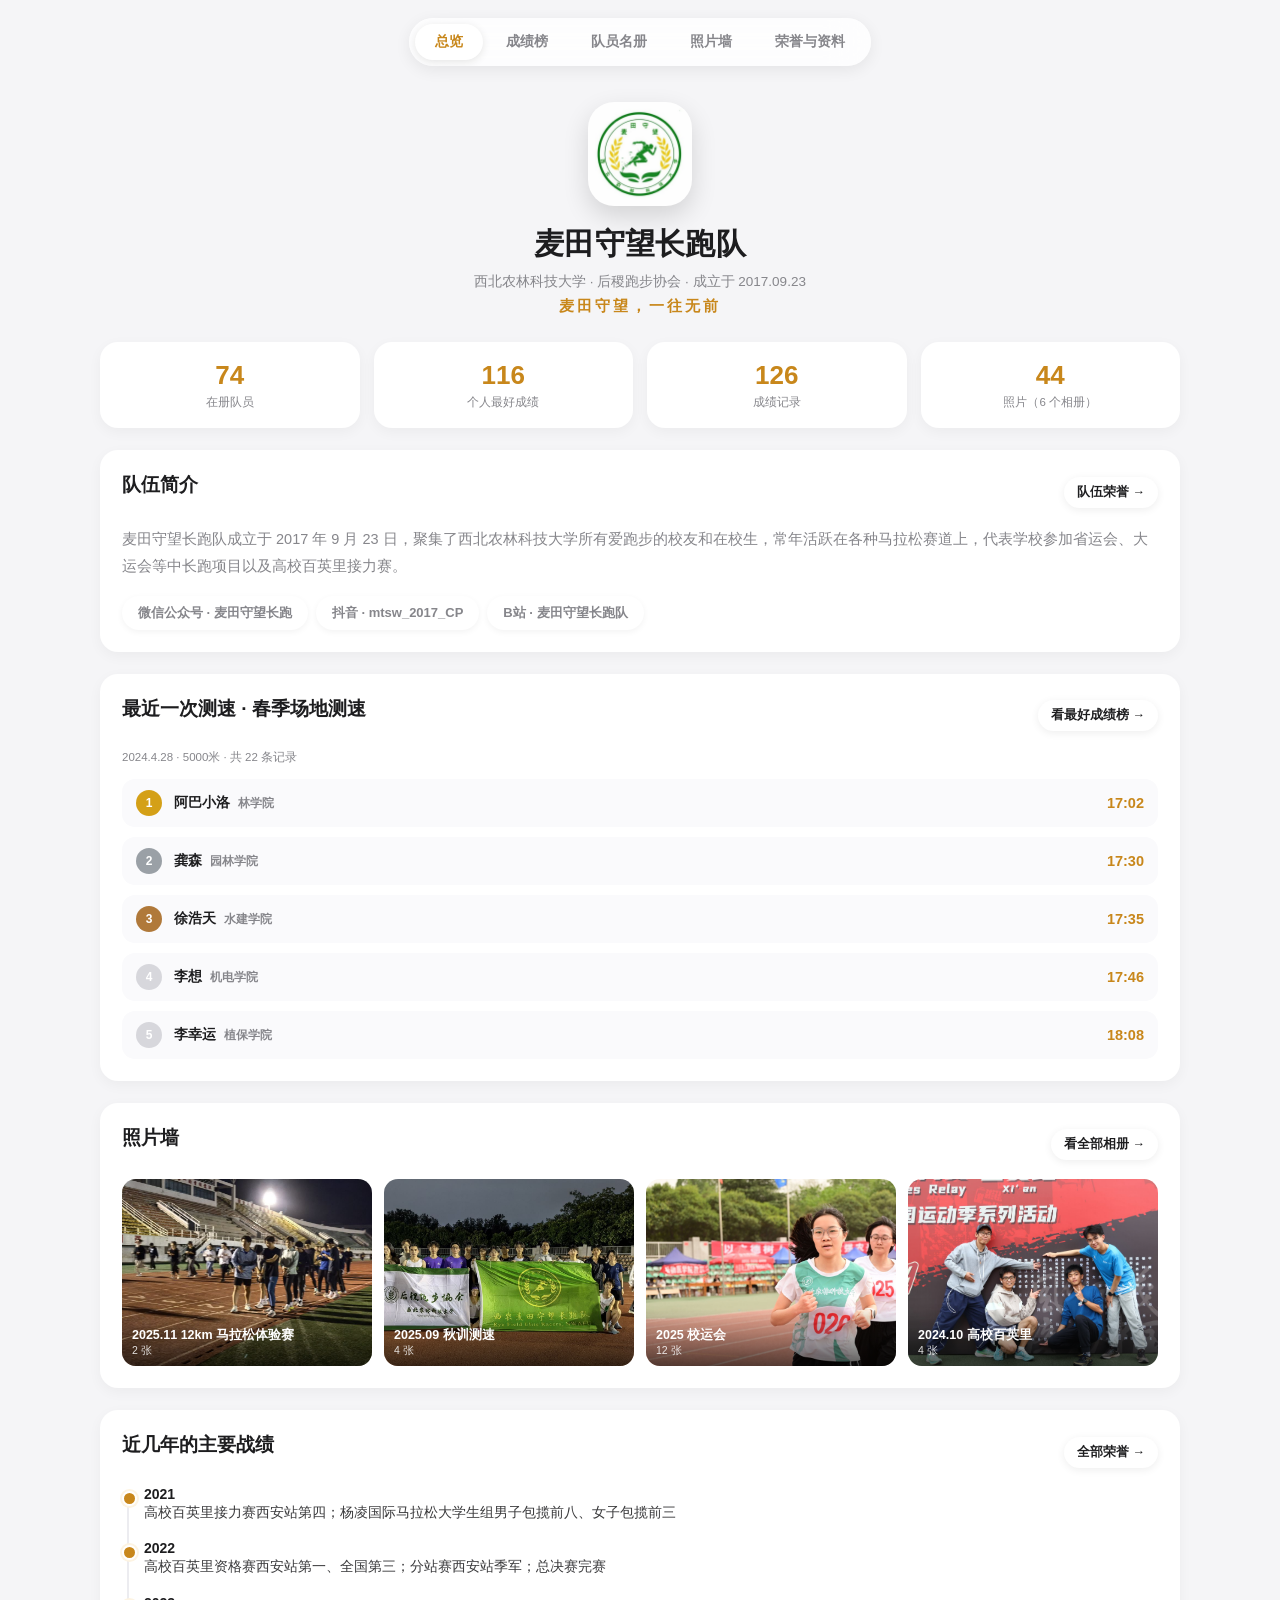
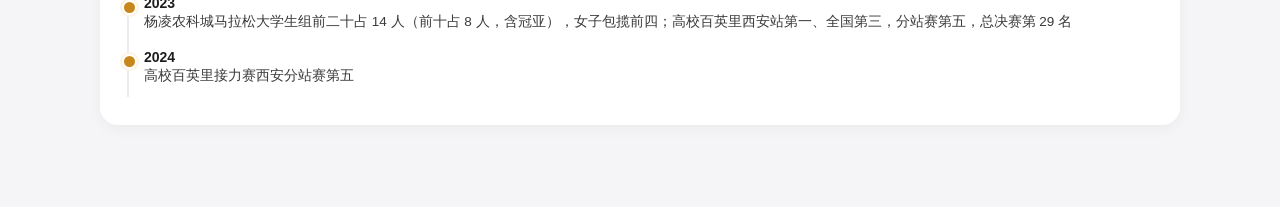
==== index.html @ 45c9acb7 "麦田守望长跑队数据中心：展示版 / 队员版 / 队长版" ====
<!DOCTYPE html>
<html lang="zh-CN">
<head>
<meta charset="UTF-8">
<meta name="viewport" content="width=device-width, initial-scale=1.0">
<meta name="robots" content="noindex, nofollow">
<meta name="referrer" content="no-referrer">
<title>麦田守望长跑队</title>
<link rel="icon" href="images/logo.jpg">
<link rel="stylesheet" href="assets/style.css">
</head>
<body>

<div class="nav" id="nav"></div>
<div class="wrap" id="page"></div>
<div class="toast" id="toast"></div>

<script>
/* 展示版：只读。数据和脚本都带时间戳加载，保证不会读到浏览器缓存的旧版本 */
window.APP_MODE = 'view';
window.APP_ROOT = '';
(function () {
  var R = window.APP_ROOT;
  var files = [R + 'data/team-data.js', R + 'images/photos.js'];
  var n = 0;
  function boot() {
    var a = document.createElement('script');
    a.src = R + 'assets/app.js?t=' + Date.now();
    document.head.appendChild(a);
  }
  files.forEach(function (f) {
    var s = document.createElement('script');
    s.src = f + '?t=' + Date.now();
    s.onload = s.onerror = function () { if (++n === files.length) boot(); };
    document.head.appendChild(s);
  });
})();
</script>
</body>
</html>
---- assets/style.css ----
:root{
  --bg:#f5f5f7; --card:#ffffff; --t1:#1d1d1f; --t2:#86868b; --t3:#b0b0b5;
  --line:#ececf0;
  --wheat:#c8871b; --wheat-soft:#fdf4e3;
  --field:#5b8c2a; --blue:#0071e3; --red:#ff3b30; --orange:#ff9500;
  --gold:#d4a017; --silver:#9aa0a6; --bronze:#b0793a;
  --r:18px; --shadow:0 4px 14px rgba(0,0,0,.045);
}
*{box-sizing:border-box}
html,body{margin:0;padding:0}
body{
  font-family:-apple-system,BlinkMacSystemFont,"SF Pro Text","PingFang SC","Microsoft YaHei",Arial,sans-serif;
  background:var(--bg); color:var(--t1); -webkit-font-smoothing:antialiased;
  padding:18px 18px 60px; display:flex; flex-direction:column; align-items:center; min-height:100vh;
}
a{color:var(--blue);text-decoration:none}
img{max-width:100%}

/* ---------- 顶部导航 ---------- */
.nav{
  background:rgba(255,255,255,.82); backdrop-filter:saturate(180%) blur(20px);
  padding:6px; border-radius:99px; display:flex; gap:3px; margin-bottom:26px;
  box-shadow:0 4px 16px rgba(0,0,0,.07); position:sticky; top:14px; z-index:60;
  max-width:100%; overflow-x:auto; scrollbar-width:none;
}
.nav::-webkit-scrollbar{display:none}
.nav-item{
  padding:9px 20px; border-radius:99px; cursor:pointer; font-size:14px; font-weight:600;
  color:var(--t2); transition:.22s; white-space:nowrap; user-select:none;
}
.nav-item:hover{color:var(--t1)}
.nav-item.active{background:#fff; color:var(--wheat); box-shadow:0 2px 8px rgba(0,0,0,.1)}

.wrap{width:100%; max-width:1080px}
.page{display:none}
.page.active{display:block; animation:fade .35s ease}
@keyframes fade{from{opacity:0;transform:translateY(10px)}to{opacity:1;transform:none}}

/* ---------- 通用组件 ---------- */
.card{background:var(--card); border-radius:var(--r); box-shadow:var(--shadow); padding:22px}
h1{font-size:30px;margin:0 0 8px;font-weight:700;letter-spacing:.3px}
h2{font-size:19px;margin:0 0 14px;font-weight:700}
h3{font-size:15px;margin:0 0 10px;font-weight:700}
.sub{color:var(--t2);font-size:13.5px;margin:0}
.sec{margin-bottom:22px}
.sec-head{display:flex;align-items:center;justify-content:space-between;gap:12px;margin-bottom:14px;flex-wrap:wrap}
.muted{color:var(--t2)}
.tiny{font-size:11.5px;color:var(--t2)}
.btn{
  border:0; font-family:inherit; font-size:13.5px; font-weight:600; padding:10px 18px;
  border-radius:99px; cursor:pointer; background:var(--wheat); color:#fff; transition:.2s;
}
.btn:hover{filter:brightness(1.06); transform:translateY(-1px)}
.btn.ghost{background:#fff; color:var(--t1); box-shadow:0 2px 8px rgba(0,0,0,.07)}
.btn.ghost:hover{color:var(--wheat)}
.btn.flat{background:#f2f2f5;color:var(--t1);box-shadow:none}
.btn.danger{background:#fff;color:var(--red);box-shadow:0 2px 8px rgba(0,0,0,.07)}
.btn.sm{padding:7px 13px;font-size:12.5px}
.btn[disabled]{opacity:.45;cursor:not-allowed;transform:none}
input,select,textarea{font-family:inherit;font-size:14px;color:var(--t1)}
.field{display:flex;flex-direction:column;gap:6px}
.field label{font-size:12px;font-weight:600;color:var(--t2)}
.field input,.field select{
  padding:10px 12px;border:1px solid var(--line);border-radius:11px;background:#fff;outline:none;width:100%;
}
.field input:focus,.field select:focus{border-color:var(--wheat);box-shadow:0 0 0 3px rgba(200,135,27,.13)}
.grid2{display:grid;grid-template-columns:1fr 1fr;gap:14px}
.grid3{display:grid;grid-template-columns:repeat(3,1fr);gap:14px}
@media(max-width:720px){.grid2,.grid3{grid-template-columns:1fr}}

/* 胶囊筛选条 */
.chips{display:flex;gap:8px;flex-wrap:wrap;align-items:center}
.chip{
  padding:7px 15px;border-radius:99px;background:#fff;font-size:13px;font-weight:600;color:var(--t2);
  cursor:pointer;box-shadow:0 2px 6px rgba(0,0,0,.05);transition:.2s;user-select:none;border:1px solid transparent;
}
.chip:hover{color:var(--t1)}
.chip.active{background:var(--wheat);color:#fff}
.chip .n{opacity:.7;font-weight:500;margin-left:4px}
.toolbar{display:flex;gap:10px;flex-wrap:wrap;align-items:center;margin-bottom:16px}
.toolbar input[type=search]{
  padding:9px 14px;border:1px solid var(--line);border-radius:99px;outline:none;min-width:170px;background:#fff;
}
.toolbar input[type=search]:focus{border-color:var(--wheat)}

/* ---------- 总览 ---------- */
.hero{text-align:center;padding:10px 0 4px}
.hero img.logo{width:104px;height:104px;border-radius:26px;object-fit:cover;box-shadow:0 10px 26px rgba(0,0,0,.14);margin-bottom:14px;background:#fff}
.hero .slogan{font-size:15px;color:var(--wheat);font-weight:700;letter-spacing:3px;margin-top:6px}
.stats-row{display:grid;grid-template-columns:repeat(4,1fr);gap:14px;margin:22px 0}
@media(max-width:720px){.stats-row{grid-template-columns:repeat(2,1fr)}}
.stat-card{background:#fff;border-radius:var(--r);padding:18px;text-align:center;box-shadow:var(--shadow)}
.stat-card .v{font-size:26px;font-weight:700;font-variant-numeric:tabular-nums;color:var(--wheat)}
.stat-card .k{font-size:11.5px;color:var(--t2);margin-top:4px}
.timeline{position:relative;padding-left:22px}
.timeline:before{content:"";position:absolute;left:5px;top:6px;bottom:6px;width:2px;background:var(--line)}
.tl-item{position:relative;padding:0 0 16px}
.tl-item:before{content:"";position:absolute;left:-22px;top:5px;width:11px;height:11px;border-radius:50%;background:var(--wheat);border:2px solid #fff;box-shadow:0 0 0 2px var(--wheat-soft)}
.tl-year{font-weight:700;font-size:14px}
.tl-text{font-size:13.5px;color:#3a3a3c;line-height:1.65}
.best-list{display:flex;flex-direction:column;gap:10px}
.best-row{display:flex;align-items:center;gap:12px;padding:11px 14px;background:#fafafc;border-radius:13px}
.best-row .medal{width:26px;height:26px;border-radius:50%;display:flex;align-items:center;justify-content:center;font-size:12px;font-weight:700;color:#fff;background:#d7d7dc;flex:0 0 auto}
.best-row .medal.g1{background:var(--gold)}.best-row .medal.g2{background:var(--silver)}.best-row .medal.g3{background:var(--bronze)}
.best-row .nm{font-weight:600;font-size:14px;flex:1;min-width:0;overflow:hidden;text-overflow:ellipsis;white-space:nowrap}
.best-row .tm{font-variant-numeric:tabular-nums;font-weight:700;font-size:14.5px;color:var(--wheat)}

/* ---------- 表格 ---------- */
.tbl-wrap{background:#fff;border-radius:var(--r);box-shadow:var(--shadow);overflow:auto}
table.tbl{width:100%;border-collapse:collapse;font-size:14px;min-width:560px}
table.tbl th{
  text-align:left;font-size:11.5px;font-weight:700;color:var(--t2);letter-spacing:.5px;
  padding:13px 14px;border-bottom:1px solid var(--line);position:sticky;top:0;background:#fff;z-index:2;
  cursor:pointer;user-select:none;white-space:nowrap;
}
table.tbl th.no-sort{cursor:default}
table.tbl td{padding:11px 14px;border-bottom:1px solid #f6f6f8;vertical-align:middle}
table.tbl tr:last-child td{border-bottom:0}
table.tbl tbody tr:hover{background:#fcfbf8}
.rank{font-variant-numeric:tabular-nums;font-weight:700;color:var(--t2);width:44px}
.rank.top1{color:var(--gold)}.rank.top2{color:var(--silver)}.rank.top3{color:var(--bronze)}
.tm{font-variant-numeric:tabular-nums;font-weight:700}
.pace{color:var(--t2);font-variant-numeric:tabular-nums;font-size:13px}
.tagbadge{display:inline-block;padding:2px 8px;border-radius:7px;font-size:11px;font-weight:600;background:#f2f2f5;color:var(--t2);margin-right:4px}
.tagbadge.wheat{background:var(--wheat-soft);color:var(--wheat)}
.tagbadge.green{background:#eef7e6;color:var(--field)}
.tagbadge.local{background:#e7f0fd;color:var(--blue)}
.sex-b{font-size:11px;color:var(--t2)}
.empty{padding:34px;text-align:center;color:var(--t2);font-size:14px}

/* ---------- 卡片网格 ---------- */
.grid-cards{display:grid;grid-template-columns:repeat(auto-fill,minmax(250px,1fr));gap:14px}
.pcard{background:#fff;border-radius:var(--r);padding:17px;box-shadow:var(--shadow);transition:.22s}
.pcard:hover{transform:translateY(-2px);box-shadow:0 10px 24px rgba(0,0,0,.075)}
.pcard .nm{font-size:16px;font-weight:700}
.pcard .meta{font-size:12px;color:var(--t2);margin-top:3px}
.pcard .pb{margin-top:11px;padding-top:11px;border-top:1px solid var(--line);font-size:12.5px;display:flex;flex-direction:column;gap:5px}
.pcard .pb div{display:flex;justify-content:space-between}
.pcard .pb b{font-variant-numeric:tabular-nums;color:var(--wheat)}

/* ---------- 照片墙 ---------- */
.pgrid{display:grid;grid-template-columns:repeat(auto-fill,minmax(210px,1fr));gap:12px}
.pitem{position:relative;border-radius:14px;overflow:hidden;cursor:zoom-in;background:#e9e9ec;aspect-ratio:4/3}
.pitem img{width:100%;height:100%;object-fit:cover;display:block;transition:.35s}
.pitem:hover img{transform:scale(1.05)}
.pitem .cap{
  position:absolute;left:0;right:0;bottom:0;padding:22px 11px 9px;color:#fff;font-size:12px;font-weight:600;
  background:linear-gradient(transparent,rgba(0,0,0,.62));
}
.lightbox{position:fixed;inset:0;background:rgba(0,0,0,.9);display:none;align-items:center;justify-content:center;z-index:200;padding:24px}
.lightbox.on{display:flex}
.lightbox img{max-width:94vw;max-height:82vh;border-radius:10px}
.lightbox .lb-cap{color:#fff;text-align:center;font-size:13px;margin-top:12px;opacity:.85}
.lightbox .lb-close{position:absolute;top:16px;right:22px;color:#fff;font-size:30px;cursor:pointer;line-height:1;opacity:.8}
.lightbox .lb-nav{position:absolute;top:50%;transform:translateY(-50%);color:#fff;font-size:40px;cursor:pointer;opacity:.7;user-select:none;padding:0 14px}
.lightbox .lb-nav.prev{left:6px}.lightbox .lb-nav.next{right:6px}

/* ---------- 上传 ---------- */
.drop{
  border:2px dashed #dcdce2;border-radius:16px;padding:30px 20px;text-align:center;background:#fcfcfd;
  transition:.2s;cursor:pointer;
}
.drop:hover,.drop.over{border-color:var(--wheat);background:var(--wheat-soft)}
.drop .big{font-size:30px;margin-bottom:8px}
.drop b{font-weight:700}
.map-grid{display:grid;grid-template-columns:repeat(auto-fill,minmax(170px,1fr));gap:12px;margin:16px 0}
.preview{max-height:250px;overflow:auto;border:1px solid var(--line);border-radius:12px}
.notice{background:var(--wheat-soft);border-radius:13px;padding:14px 16px;font-size:13px;line-height:1.7;color:#6b4a10}
.notice b{color:var(--wheat)}
.warnbar{background:#fff4f4;color:#c0392b;border-radius:12px;padding:11px 14px;font-size:13px;margin-bottom:14px}

/* ---------- toast ---------- */
.toast{
  position:fixed;left:50%;bottom:34px;transform:translate(-50%,20px);background:#1d1d1f;color:#fff;
  padding:12px 22px;border-radius:99px;font-size:13.5px;font-weight:600;opacity:0;pointer-events:none;
  transition:.28s;z-index:300;box-shadow:0 10px 30px rgba(0,0,0,.25);
}
.toast.on{opacity:1;transform:translate(-50%,0)}

/* ---------- 相册 ---------- */
.albgrid{display:grid;grid-template-columns:repeat(auto-fill,minmax(260px,1fr));gap:14px}
.alb{position:relative;border-radius:16px;overflow:hidden;cursor:pointer;aspect-ratio:16/10;background:#e9e9ec;box-shadow:var(--shadow)}
.alb img{width:100%;height:100%;object-fit:cover;display:block;transition:.4s}
.alb:hover img{transform:scale(1.06)}
.alb-m{position:absolute;left:0;right:0;bottom:0;padding:26px 14px 12px;color:#fff;
  background:linear-gradient(transparent,rgba(0,0,0,.72))}
.alb-m .n{font-size:16px;font-weight:700}
.alb-m .c{font-size:11.5px;opacity:.85;margin-top:2px}
.albrow{display:grid;grid-template-columns:repeat(auto-fill,minmax(200px,1fr));gap:12px}
.albmini{position:relative;border-radius:14px;overflow:hidden;cursor:pointer;aspect-ratio:4/3;background:#e9e9ec}
.albmini img{width:100%;height:100%;object-fit:cover;display:block;transition:.35s}
.albmini:hover img{transform:scale(1.05)}
.albmini-m{position:absolute;left:0;right:0;bottom:0;padding:18px 10px 8px;color:#fff;
  background:linear-gradient(transparent,rgba(0,0,0,.65))}
.albmini-m .n{font-size:12.5px;font-weight:700}
.albmini-m .c{font-size:10.5px;opacity:.85}

/* ---------- 管理表单 ---------- */
.sel,.inp-inline{padding:9px 12px;border:1px solid var(--line);border-radius:99px;background:#fff;outline:none;font-family:inherit;font-size:13.5px}
textarea.ta{width:100%;padding:11px 13px;border:1px solid var(--line);border-radius:12px;background:#fff;
  outline:none;font-family:inherit;font-size:14px;line-height:1.7;resize:vertical}
textarea.ta:focus,.sel:focus,.inp-inline:focus{border-color:var(--wheat);box-shadow:0 0 0 3px rgba(200,135,27,.13)}
.rowline{display:flex;gap:8px;margin-bottom:10px;align-items:center}
.rowline .row-year{width:78px;padding:9px 11px;border:1px solid var(--line);border-radius:10px;font-family:inherit;font-size:13.5px}
.rowline .row-text{flex:1;padding:9px 11px;border:1px solid var(--line);border-radius:10px;font-family:inherit;font-size:13.5px}
.mgrid{display:grid;grid-template-columns:repeat(auto-fill,minmax(330px,1fr));gap:12px}
.mrow{border:1px solid var(--line);border-radius:13px;padding:12px}
.mrow-h{display:flex;align-items:center;gap:8px;margin-bottom:8px}
.mrow-f{display:flex;flex-wrap:wrap;gap:6px}
.mrow-f input,.mrow-f select{padding:7px 10px;border:1px solid var(--line);border-radius:9px;font-family:inherit;
  font-size:12.5px;min-width:0;flex:1 1 84px;background:#fff}
.mrow-f .w60{flex:0 0 62px}
.preview{max-height:260px;overflow:auto;border:1px solid var(--line);border-radius:12px;margin-top:12px}
.map-grid{display:grid;grid-template-columns:repeat(auto-fill,minmax(170px,1fr));gap:12px;margin:14px 0}
.notice{background:var(--wheat-soft);border-radius:13px;padding:14px 16px;font-size:13px;line-height:1.75;color:#6b4a10}
.notice b{color:var(--wheat)}
.notice code{background:#fff;padding:1px 6px;border-radius:6px;font-size:12px}

/* ---------- 灯箱 ---------- */
.lightbox{position:fixed;inset:0;background:rgba(0,0,0,.92);display:none;align-items:center;justify-content:center;z-index:200;padding:20px}
.lightbox.on{display:flex}
.lightbox img{max-width:94vw;max-height:80vh;border-radius:10px}
.lb-cap{color:#fff;text-align:center;font-size:13px;margin-top:12px;opacity:.85}
.lb-close{position:absolute;top:14px;right:20px;color:#fff;font-size:30px;cursor:pointer;line-height:1;opacity:.75}
.lb-nav{position:absolute;top:50%;transform:translateY(-50%);color:#fff;font-size:40px;cursor:pointer;opacity:.6;user-select:none;padding:0 12px}


/* 榜单里按项目分组的小标题行 */
table.tbl tbody tr.grp td{background:#faf7f0;font-weight:700;color:var(--wheat);font-size:12.5px;
  letter-spacing:.5px;padding:8px 12px}

.foot{margin-top:44px;text-align:center;font-size:12px;color:var(--t3);line-height:1.9}

/* ---------- 手机适配 ---------- */
.hide-sm{display:table-cell}
@media (max-width:640px){
  html{-webkit-text-size-adjust:100%}
  body{padding:12px 12px 44px}
  .nav{flex-wrap:wrap;justify-content:center;border-radius:22px;padding:5px;gap:2px;top:8px;margin-bottom:18px}
  .nav-item{padding:8px 12px;font-size:12.5px}
  h1{font-size:23px}
  h2{font-size:17px}
  .hero img.logo{width:84px;height:84px;border-radius:22px}
  .hero .slogan{font-size:13px;letter-spacing:2px}
  .card{padding:16px}
  .stats-row{gap:10px;margin:16px 0}
  .stat-card{padding:13px}
  .stat-card .v{font-size:21px}
  .sec-head{flex-direction:column;align-items:flex-start;gap:8px}
  .toolbar{gap:8px}
  .toolbar input[type=search]{flex:1 1 130px;min-width:0}
  .grid-cards{grid-template-columns:1fr}
  .pgrid{grid-template-columns:repeat(2,1fr);gap:8px}
  .pitem .cap{font-size:11px;padding:16px 8px 7px}
  .albgrid{grid-template-columns:1fr}
  .albrow{grid-template-columns:1fr 1fr;gap:8px}
  .hide-sm{display:none}
  table.tbl{min-width:0;font-size:13px}
  table.tbl th{padding:10px 8px}
  table.tbl td{padding:10px 8px}
  .tbl-wrap{border-radius:14px}
  .map-grid{grid-template-columns:1fr 1fr}
  .mgrid{grid-template-columns:1fr}
  .lightbox .lb-nav{font-size:32px;padding:0 4px}
  .drop{padding:20px 12px}
  .best-row{padding:10px 12px}
  .toast{font-size:13px;bottom:20px}
  .rowline .row-year{width:64px}
  .mrow-f input,.mrow-f select{flex:1 1 100%}
  .mrow-f .w60{flex:0 0 78px}
}
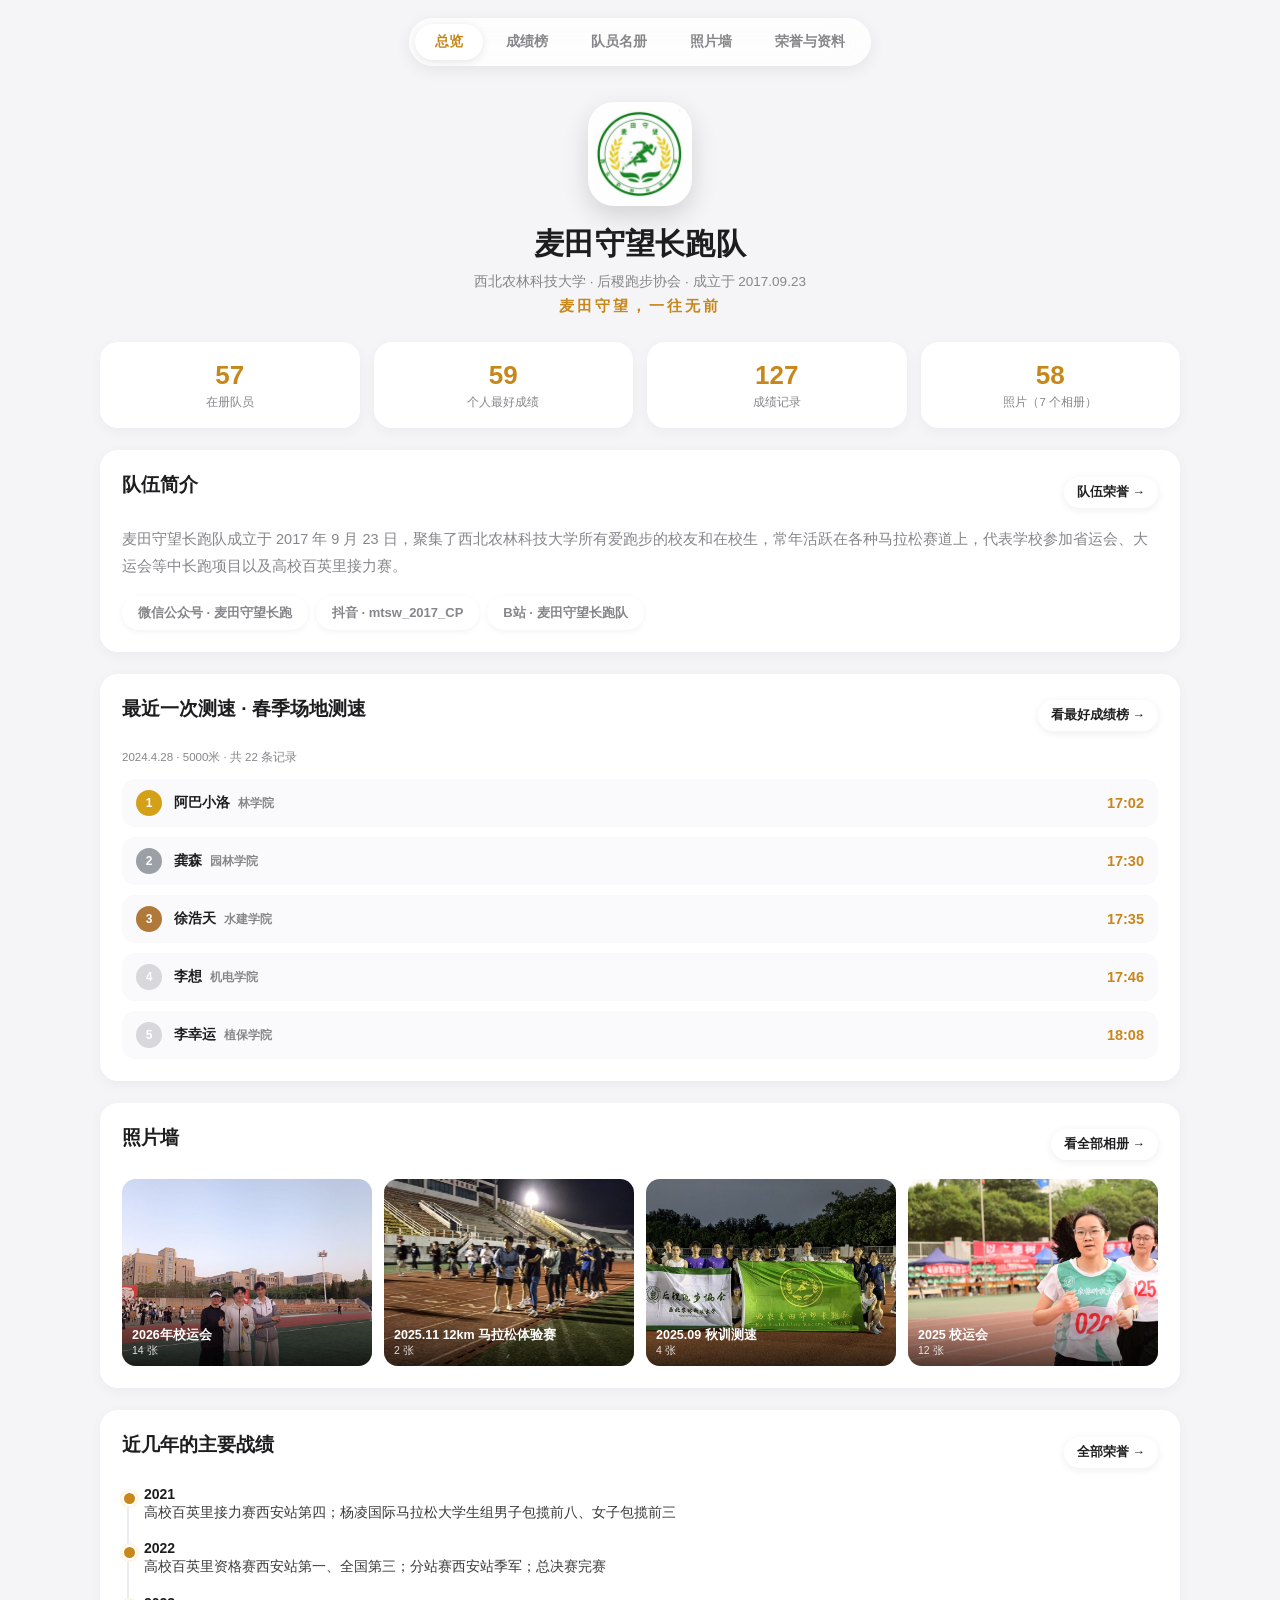
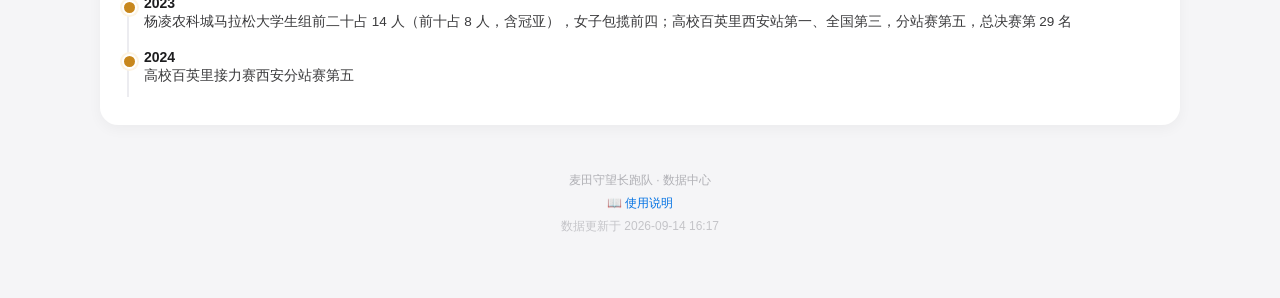
==== commit 28b67463: "本地双击打开也能读到线上数据：index.html 用 script 载入 data/overrides.js 兜底（file:// 下 fetch 被浏览器禁止）" ====
--- a/index.html
+++ b/index.html
@@ -21,7 +21,7 @@
 window.APP_ROOT = '';
 (function () {
   var R = window.APP_ROOT;
-  var files = [R + 'data/team-data.js', R + 'images/photos.js'];
+  var files = [R + 'data/team-data.js', R + 'images/photos.js', R + 'data/overrides.js'];
   var n = 0;
   function boot() {
     var a = document.createElement('script');
